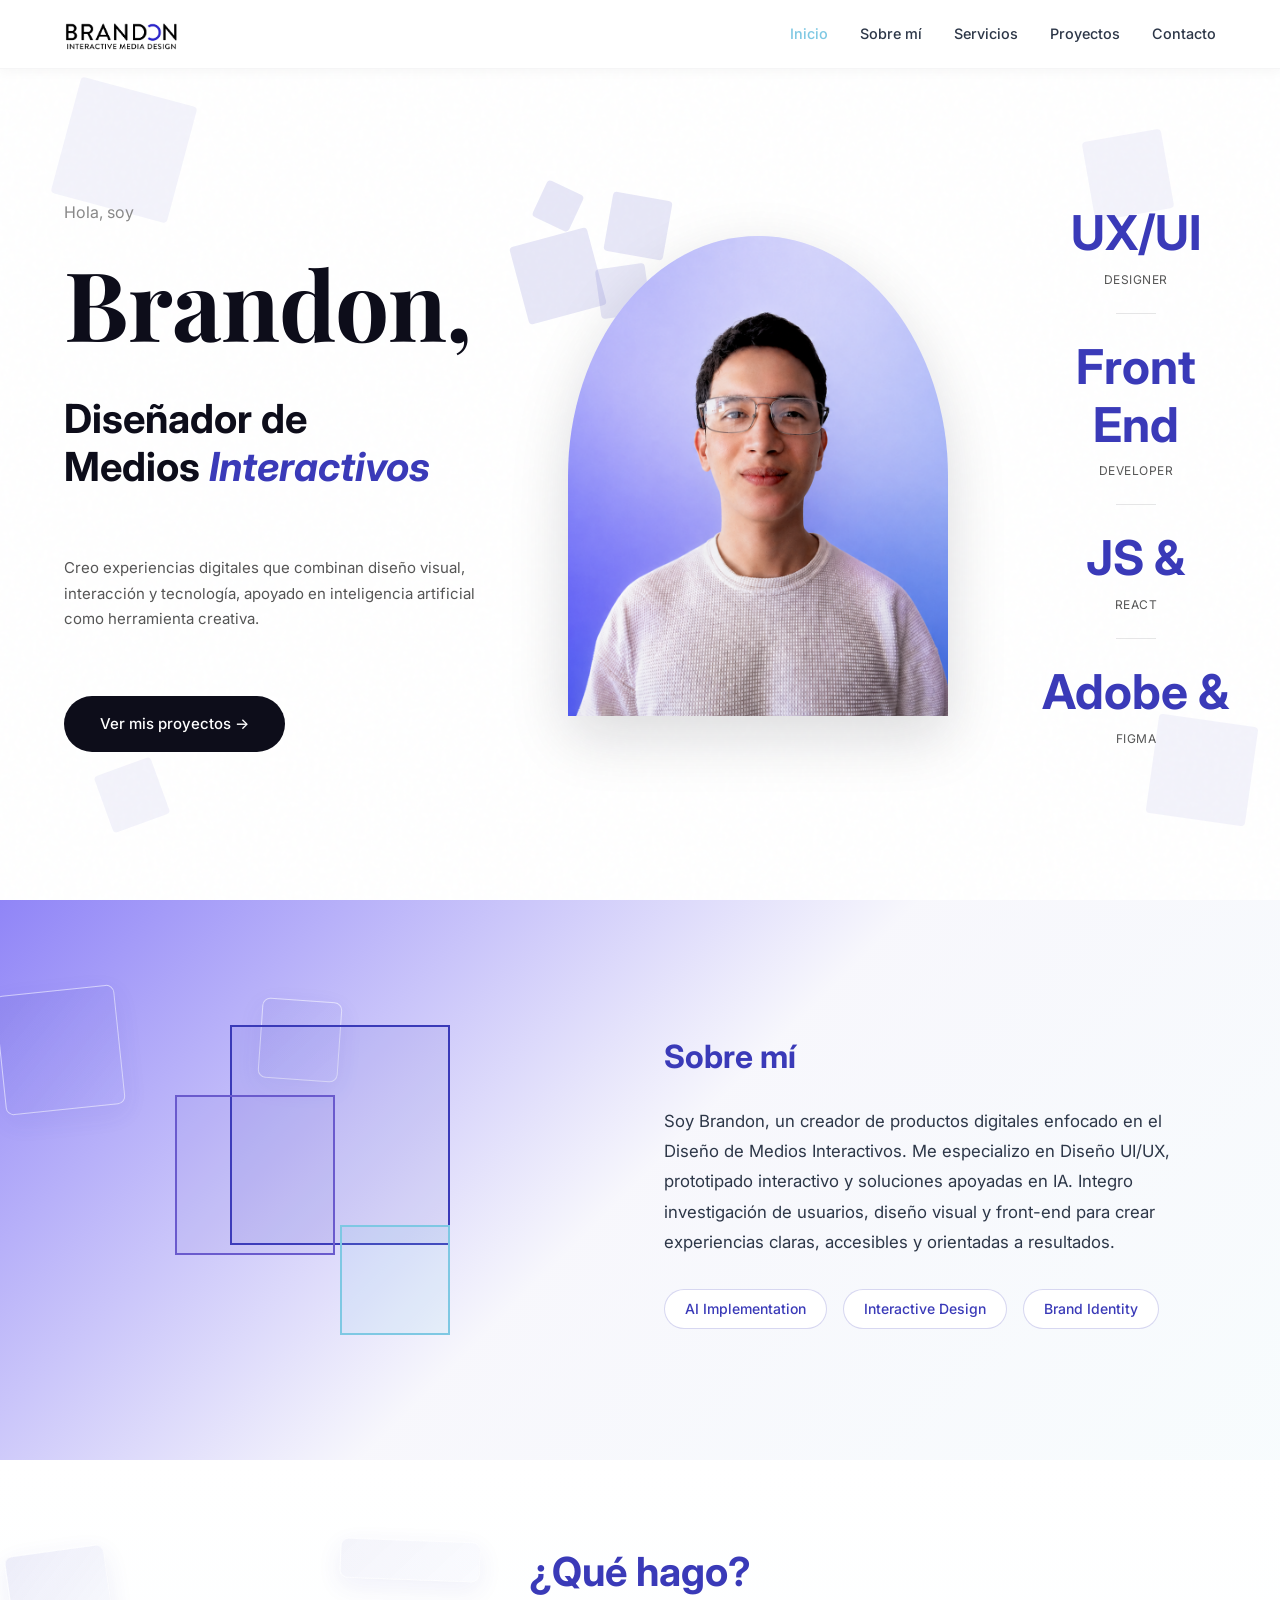
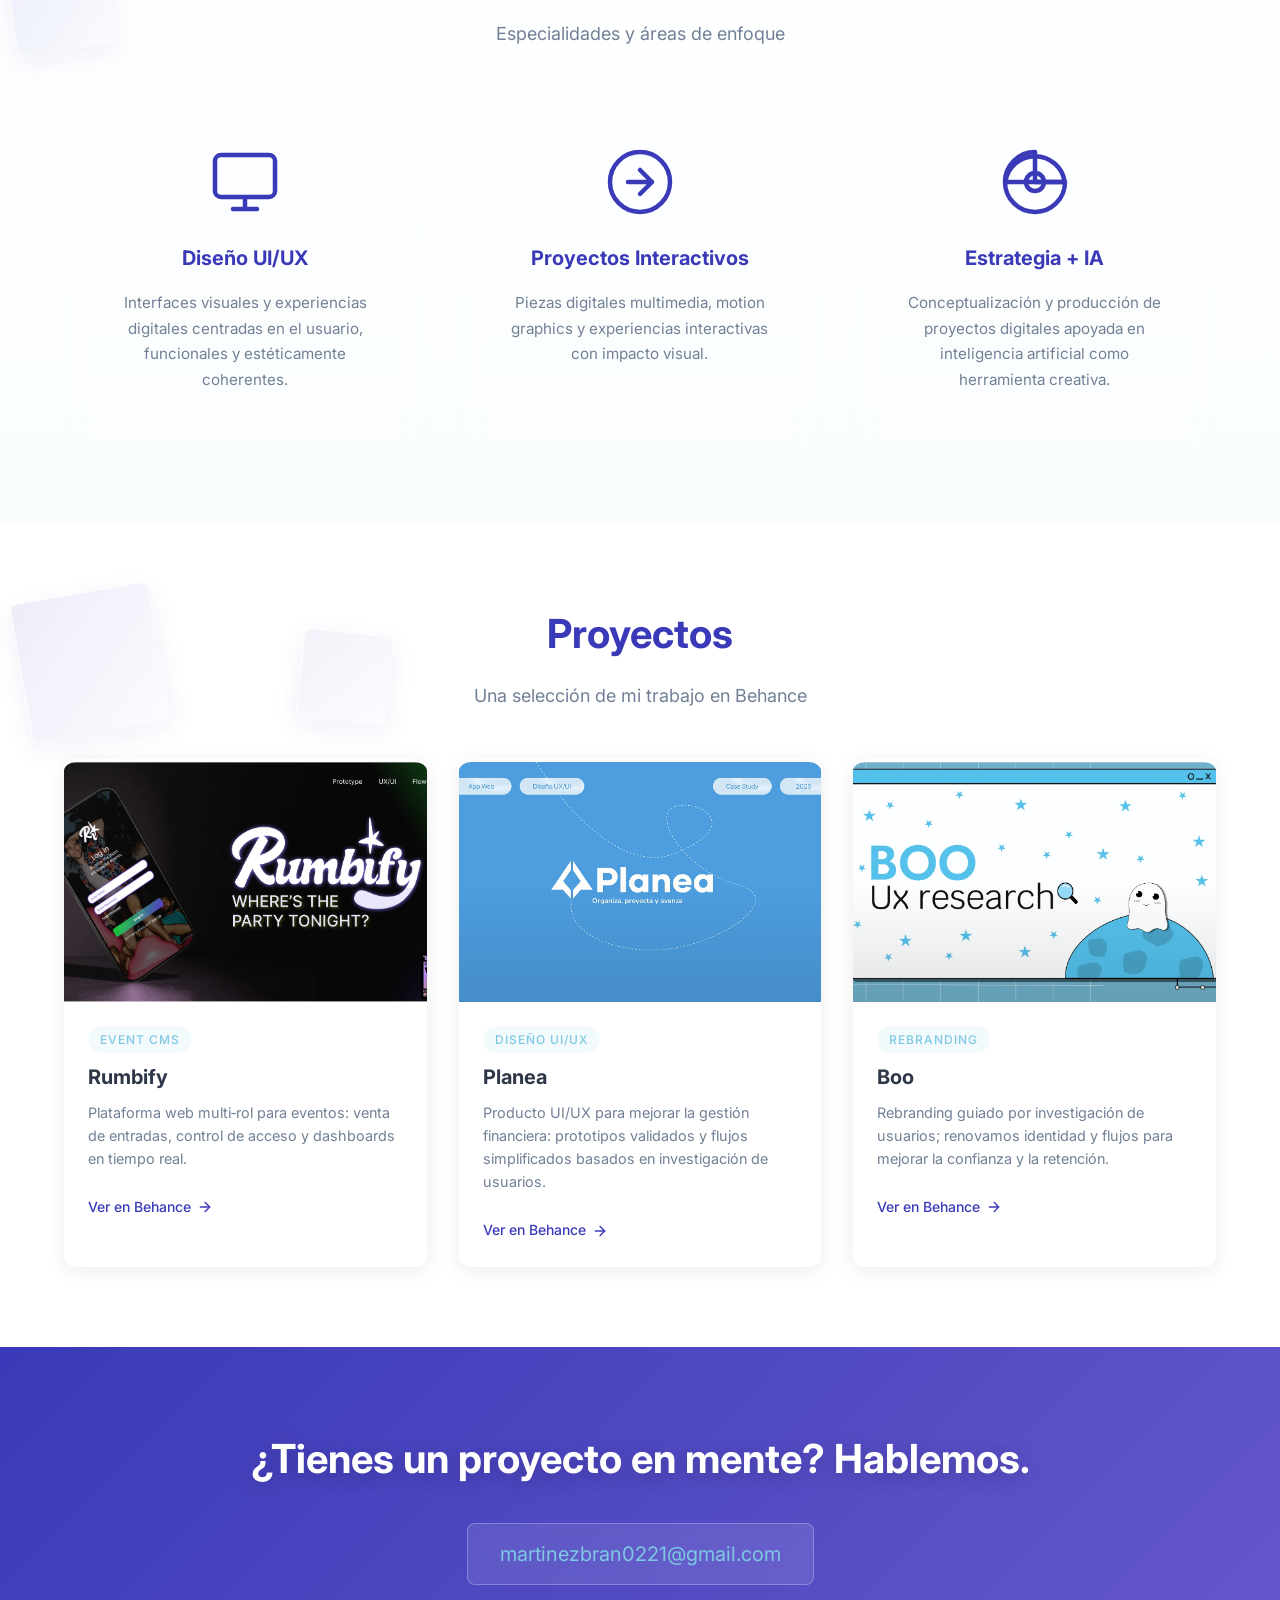
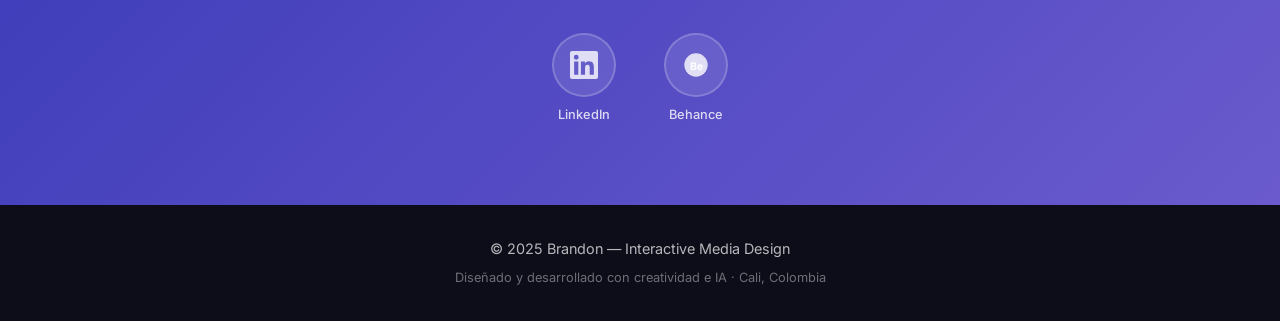
==== index.html @ 14af50cf "Rename brandon-landing.html to index.html" ====
<!DOCTYPE html>
<html lang="es">
<head>
    <meta charset="UTF-8">
    <meta name="viewport" content="width=device-width, initial-scale=1.0">
    <title>Brandon — Interactive Media Design</title>
    <meta name="description" content="Portafolio de Brandon, diseñador de medios interactivos enfocado en experiencias digitales, creatividad visual e innovación apoyada por inteligencia artificial.">
    
    <!-- Google Fonts -->
    <link rel="preconnect" href="https://fonts.googleapis.com">
    <link rel="preconnect" href="https://fonts.gstatic.com" crossorigin>
    <link href="https://fonts.googleapis.com/css2?family=Inter:wght@400;500;700&family=Playfair+Display:wght@700&display=swap" rel="stylesheet">
    
    <!-- Hoja de estilos personalizada -->
    <link rel="stylesheet" href="styles.css">
</head>
<body>

    <!-- ========================================
         NAVBAR
    ======================================== -->
    <nav class="navbar" role="navigation" aria-label="Navegación principal">
        <div class="container">
            <a href="#inicio" class="navbar-logo"><img src="assets/logo.png" alt="Brandon logo" class="navbar-logo-img"></a>
            
            <ul class="navbar-menu" id="navbarMenu">
                <li><a href="#inicio" class="navbar-link">Inicio</a></li>
                <li><a href="#sobre-mi" class="navbar-link">Sobre mí</a></li>
                <li><a href="#servicios" class="navbar-link">Servicios</a></li>
                <li><a href="#proyectos" class="navbar-link">Proyectos</a></li>
                <li><a href="#contacto" class="navbar-link">Contacto</a></li>
            </ul>

            <button class="hamburger" id="hamburger" aria-label="Abrir menú de navegación">
                <span></span>
                <span></span>
                <span></span>
            </button>
        </div>
    </nav>

    <!-- ========================================
         HERO — Layout Editorial Asimétrico
    ======================================== -->
    <section class="hero" id="inicio">
        <!-- Elementos geométricos decorativos de fondo -->
        <div class="hero-bg-shapes" aria-hidden="true">
            <div class="bg-shape" style="--x: 5%; --y: 10%; --size: 120px; --rot: 15deg;"></div>
            <div class="bg-shape" style="--x: 85%; --y: 15%; --size: 80px; --rot: -10deg;"></div>
            <div class="bg-shape" style="--x: 90%; --y: 80%; --size: 100px; --rot: 8deg;"></div>
            <div class="bg-shape" style="--x: 8%; --y: 85%; --size: 60px; --rot: -20deg;"></div>
        </div>

        <div class="hero-grid">
            <!-- COLUMNA IZQUIERDA (40%) -->
            <div class="hero-left">
                <p class="hero-greeting">Hola, soy</p>
                <h1 class="hero-name">Brandon,</h1>
                <h2 class="hero-title">
                    <span class="title-line">Diseñador de</span>
                    <span class="title-line">Medios <em>Interactivos</em></span>
                </h2>
                <p class="hero-pitch">
                    Creo experiencias digitales que combinan diseño visual, interacción y tecnología, apoyado en inteligencia artificial como herramienta creativa.
                </p>
                <a href="#proyectos" class="btn btn-primary hero-cta-btn">
                    Ver mis proyectos →
                </a>
            </div>

            <!-- COLUMNA CENTRAL (35%) -->
            <div class="hero-center">
                <div class="hero-photo-wrapper">
                    <div class="photo-geometric-bg" aria-hidden="true">
                        <div class="geo-square" style="--x: -30px; --y: 20px; --size: 80px; --rot: -15deg;"></div>
                        <div class="geo-square" style="--x: 60px; --y: -20px; --size: 60px; --rot: 10deg;"></div>
                        <div class="geo-square" style="--x: -10px; --y: -30px; --size: 40px; --rot: 25deg;"></div>
                        <div class="geo-square" style="--x: 50px; --y: 50px; --size: 50px; --rot: -8deg;"></div>
                    </div>
                    <div class="hero-photo">
                        <img src="assets/perfil.png" alt="Foto de perfil de Brandon">
                    </div>
                </div>
            </div>

            <!-- COLUMNA DERECHA (25%) -->
            <div class="hero-right">
                <div class="stats-container">
                    <div class="stat-item">
                        <span class="stat-number">UX/UI</span>
                        <span class="stat-label">Designer</span>
                    </div>
                    <div class="stat-divider"></div>
                    <div class="stat-item">
                        <span class="stat-number">Front End</span>
                        <span class="stat-label">Developer</span>
                    </div>
                    <div class="stat-divider"></div>
                    <div class="stat-item">
                        <span class="stat-number">JS &</span>
                        <span class="stat-label">React</span>
                    </div>
                    <div class="stat-divider"></div>
                    <div class="stat-item">
                        <span class="stat-number">Adobe &</span>
                        <span class="stat-label">Figma</span>
                    </div>
                </div>
            </div>
        </div>
    </section>

    <!-- ========================================
         SOBRE MÍ
    ======================================== -->
    <section class="section about" id="sobre-mi">
        <div class="container">
            <div class="section-shapes" aria-hidden="true">
                <div class="shape" style="--w:120px; --h:120px; --x:-40px; --y:10px; --rot:-6deg; --a:0.12;"></div>
                <div class="shape" style="--w:80px; --h:80px; --x:220px; --y:20px; --rot:4deg; --a:0.07;"></div>
            </div>
            <div class="about-content">
                <div class="about-image fade-in">
                    <!-- Ilustración geométrica en CSS -->
                    <div class="geometric-art">
                        <div class="square"></div>
                        <div class="square"></div>
                        <div class="square"></div>
                    </div>
                </div>
                <div class="about-text fade-in">
                    <h2>Sobre mí</h2>
                    <p>
                        Soy Brandon, un creador de productos digitales enfocado en el Diseño de Medios Interactivos. Me especializo en Diseño UI/UX, prototipado interactivo y soluciones apoyadas en IA. Integro investigación de usuarios, diseño visual y front-end para crear experiencias claras, accesibles y orientadas a resultados.
                    </p>
                    <div class="about-tags">
                        <span class="tag">AI Implementation</span>
                        <span class="tag">Interactive Design</span>
                        <span class="tag">Brand Identity</span>
                    </div>
                </div>
            </div>
        </div>
    </section>

    <!-- ========================================
         SERVICIOS
    ======================================== -->
    <section class="section services" id="servicios">
        <div class="container">
            <div class="section-shapes" aria-hidden="true">
                <div class="shape" style="--w:100px; --h:100px; --x:-30px; --y:10px; --rot:-8deg; --a:0.10;"></div>
                <div class="shape" style="--w:140px; --h:40px; --x:300px; --y:0px; --rot:2deg; --a:0.06;"></div>
            </div>
            <h2 class="section-title fade-in">¿Qué hago?</h2>
            <p class="section-subtitle fade-in">Especialidades y áreas de enfoque</p>
            
            <div class="services-grid">
                <!-- Tarjeta 1: UI/UX -->
                <div class="service-card fade-in">
                    <div class="service-icon">
                        <svg xmlns="http://www.w3.org/2000/svg" viewBox="0 0 24 24" fill="none" stroke="currentColor" stroke-width="1.5" stroke-linecap="round" stroke-linejoin="round">
                            <rect x="2" y="3" width="20" height="14" rx="2" ry="2"/>
                            <line x1="8" y1="21" x2="16" y2="21"/>
                            <line x1="12" y1="17" x2="12" y2="21"/>
                        </svg>
                    </div>
                    <h3>Diseño UI/UX</h3>
                    <p>Interfaces visuales y experiencias digitales centradas en el usuario, funcionales y estéticamente coherentes.</p>
                </div>

                <!-- Tarjeta 2: Proyectos Interactivos -->
                <div class="service-card fade-in">
                    <div class="service-icon">
                        <svg xmlns="http://www.w3.org/2000/svg" viewBox="0 0 24 24" fill="none" stroke="currentColor" stroke-width="1.5" stroke-linecap="round" stroke-linejoin="round">
                            <circle cx="12" cy="12" r="10"/>
                            <path d="M12 8l4 4-4 4M8 12h8"/>
                        </svg>
                    </div>
                    <h3>Proyectos Interactivos</h3>
                    <p>Piezas digitales multimedia, motion graphics y experiencias interactivas con impacto visual.</p>
                </div>

                <!-- Tarjeta 3: Estrategia + IA -->
                <div class="service-card fade-in">
                    <div class="service-icon">
                        <svg xmlns="http://www.w3.org/2000/svg" viewBox="0 0 24 24" fill="none" stroke="currentColor" stroke-width="1.5" stroke-linecap="round" stroke-linejoin="round">
                            <path d="M12 2a10 10 0 1 0 10 10H12V2z"/>
                            <path d="M12 12 2.1 12a10 10 0 0 1 19.8 0H12z"/>
                            <circle cx="12" cy="12" r="3"/>
                        </svg>
                    </div>
                    <h3>Estrategia + IA</h3>
                    <p>Conceptualización y producción de proyectos digitales apoyada en inteligencia artificial como herramienta creativa.</p>
                </div>
            </div>
        </div>
    </section>

    <!-- ========================================
         PROYECTOS
    ======================================== -->
    <section class="section projects" id="proyectos">
        <div class="container">
            <div class="section-shapes" aria-hidden="true">
                <div class="shape" style="--w:140px; --h:140px; --x:-20px; --y:-10px; --rot:-10deg; --a:0.10;"></div>
                <div class="shape" style="--w:90px; --h:90px; --x:260px; --y:30px; --rot:6deg; --a:0.07;"></div>
            </div>
            <h2 class="section-title fade-in">Proyectos</h2>
            <p class="section-subtitle fade-in">Una selección de mi trabajo en Behance</p>

            <div class="projects-grid">
                <!-- Proyecto 1 -->
                <article class="project-card fade-in" data-url="https://www.behance.net/gallery/234156879/Rumbify">
                    <div class="project-image">
                        <img src="assets/rumbify.png" alt="Vista previa del Proyecto 01">
                    </div>
                    <div class="project-content">
                        <span class="project-category">Event CMS</span>
                        <h3 class="project-title">Rumbify</h3>
                        <p class="project-description">
                            Plataforma web multi‑rol para eventos: venta de entradas, control de acceso y dashboards en tiempo real.
                        </p>
                        <a href="https://www.behance.net/gallery/234156879/Rumbify" class="project-link" target="_blank" rel="noopener noreferrer">
                            Ver en Behance
                            <svg xmlns="http://www.w3.org/2000/svg" viewBox="0 0 24 24" fill="none" stroke="currentColor" stroke-width="2" stroke-linecap="round" stroke-linejoin="round">
                                <line x1="5" y1="12" x2="19" y2="12"/>
                                <polyline points="12 5 19 12 12 19"/>
                            </svg>
                        </a>
                    </div>
                </article>

                <!-- Proyecto 2 -->
                <article class="project-card fade-in" data-url="https://www.behance.net/gallery/239046591/Planea-Organiza-proyecta-y-avanza">
                    <div class="project-image">
                        <img src="assets/planea.png" alt="Vista previa del Proyecto 02">
                    </div>
                    <div class="project-content">
                        <span class="project-category">Diseño UI/UX</span>
                        <h3 class="project-title">Planea</h3>
                        <p class="project-description">
                            Producto UI/UX para mejorar la gestión financiera: prototipos validados y flujos simplificados basados en investigación de usuarios.
                        </p>
                        <a href="https://www.behance.net/gallery/239046591/Planea-Organiza-proyecta-y-avanza" class="project-link" target="_blank" rel="noopener noreferrer">
                            Ver en Behance
                            <svg xmlns="http://www.w3.org/2000/svg" viewBox="0 0 24 24" fill="none" stroke="currentColor" stroke-width="2" stroke-linecap="round" stroke-linejoin="round">
                                <line x1="5" y1="12" x2="19" y2="12"/>
                                <polyline points="12 5 19 12 12 19"/>
                            </svg>
                        </a>
                    </div>
                </article>

                <!-- Proyecto 3 -->
                <article class="project-card fade-in" data-url="https://www.behance.net/gallery/207850875/Boo-Ux-Research">
                    <div class="project-image">
                        <img src="assets/boo.png" alt="Vista previa del Proyecto 03">
                    </div>
                    <div class="project-content">
                        <span class="project-category">Rebranding</span>
                        <h3 class="project-title">Boo</h3>
                        <p class="project-description">
                            Rebranding guiado por investigación de usuarios; renovamos identidad y flujos para mejorar la confianza y la retención.
                        </p>
                        <a href="https://www.behance.net/gallery/207850875/Boo-Ux-Research" class="project-link" target="_blank" rel="noopener noreferrer">
                            Ver en Behance
                            <svg xmlns="http://www.w3.org/2000/svg" viewBox="0 0 24 24" fill="none" stroke="currentColor" stroke-width="2" stroke-linecap="round" stroke-linejoin="round">
                                <line x1="5" y1="12" x2="19" y2="12"/>
                                <polyline points="12 5 19 12 12 19"/>
                            </svg>
                        </a>
                    </div>
                </article>
            </div>
        </div>
    </section>

    <!-- ========================================
         CONTACTO
    ======================================== -->
    <section class="section contact" id="contacto">
        <!-- Elementos geométricos decorativos -->
        <div class="hero-shapes">
            <div class="hero-shape square"></div>
            <div class="hero-shape square"></div>
            <div class="hero-shape square"></div>
            <div class="hero-shape square"></div>
            <div class="hero-shape square"></div>
            <div class="hero-shape square"></div>
            <div class="hero-shape square"></div>
            <div class="hero-shape square"></div>
        </div>

        <div class="container contact-content">
            <h2 class="contact-title fade-in">¿Tienes un proyecto en mente? Hablemos.</h2>
            <a href="mailto:martinezbran0221@gmail.com" class="contact-email fade-in">martinezbran0221@gmail.com</a>

            <div class="social-links fade-in">
                <a href="https://www.linkedin.com/in/brandonmartinez-ux-ui-design/" class="social-link" target="_blank" rel="noopener noreferrer" aria-label="LinkedIn">
                    <div class="social-icon">
                        <svg xmlns="http://www.w3.org/2000/svg" viewBox="0 0 24 24" aria-hidden="true">
                            <path d="M20.447 20.452h-3.554v-5.569c0-1.328-.027-3.037-1.852-3.037-1.853 0-2.136 1.445-2.136 2.939v5.667H9.351V9h3.414v1.561h.046c.477-.9 1.637-1.85 3.37-1.85 3.601 0 4.267 2.37 4.267 5.455v6.286zM5.337 7.433a2.062 2.062 0 0 1-2.063-2.065 2.064 2.064 0 1 1 2.063 2.065zm1.782 13.019H3.555V9h3.564v11.452zM22.225 0H1.771C.792 0 0 .774 0 1.729v20.542C0 23.227.792 24 1.771 24h20.451C23.2 24 24 23.227 24 22.271V1.729C24 .774 23.2 0 22.222 0h.003z" fill="currentColor"/>
                        </svg>
                    </div>
                    <span>LinkedIn</span>
                </a>

                <a href="https://www.behance.net/brandonthebea" class="social-link" target="_blank" rel="noopener noreferrer" aria-label="Behance">
                    <div class="social-icon">
                        <svg xmlns="http://www.w3.org/2000/svg" viewBox="0 0 24 24" role="img" aria-labelledby="behanceTitle">
                            <title id="behanceTitle">Behance</title>
                            <circle cx="12" cy="12" r="10" fill="currentColor" />
                            <text x="12" y="16" text-anchor="middle" font-family="Inter, sans-serif" font-weight="700" font-size="9" fill="#ffffff">Be</text>
                        </svg>
                    </div>
                    <span>Behance</span>
                </a>
            </div>
        </div>
    </section>

    <!-- ========================================
         FOOTER
    ======================================== -->
    <footer class="footer">
        <div class="container">
            <p class="footer-line-1">© 2025 Brandon — Interactive Media Design</p>
            <p class="footer-line-2">Diseñado y desarrollado con creatividad e IA · Cali, Colombia</p>
        </div>
    </footer>

    <!-- Script personalizado -->
    <script src="script.js"></script>
</body>
</html>
---- styles.css ----
/* ========================================
   VARIABLES CSS — Personalización centralizada
======================================== */
:root {
    /* Paleta de colores principal */
    --color-primary: #3A3AB8;
    --color-secondary: #7EC8E3;
    --color-accent: #6A5ACD;
    --color-white: #FFFFFF;
    --color-bg-light: #9085f7;
    --color-dark: #0D0D1A;
    --color-text: #2D3748;
    --color-text-light: #718096;
    --color-text-gray: #555555;
    --color-greeting: #888888;
    --color-cream: #EEF0FB;
    --color-bg-cream: #FAFAFA;

    /* Tipografía */
    --font-family: 'Inter', -apple-system, BlinkMacSystemFont, 'Segoe UI', sans-serif;
    --font-display: 'Playfair Display', Georgia, serif;
    --font-weight-regular: 400;
    --font-weight-medium: 500;
    --font-weight-bold: 700;

    /* Espaciado */
    --spacing-xs: 0.5rem;
    --spacing-sm: 1rem;
    --spacing-md: 1.5rem;
    --spacing-lg: 2rem;
    --spacing-xl: 3rem;
    --spacing-2xl: 5rem;

    /* Transiciones — acortadas para interacción más ágil */
    --transition-fast: 0.12s ease;
    --transition-normal: 0.18s ease;
    --transition-slow: 0.35s ease;

    /* Border radius */
    --radius-sm: 4px;
    --radius-md: 8px;
    --radius-lg: 12px;
    --radius-full: 50%;

    /* Glassmorphism */
    --glass-bg: rgba(255, 255, 255, 0.1);
    --glass-border: rgba(255, 255, 255, 0.2);
    --glass-blur: 10px;
}

/* ========================================
   RESET Y BASE
======================================== */
*, *::before, *::after {
    margin: 0;
    padding: 0;
    box-sizing: border-box;
}

html {
    scroll-behavior: smooth;
    font-size: 16px;
}

body {
    font-family: var(--font-family);
    font-weight: var(--font-weight-regular);
    color: var(--color-text);
    line-height: 1.6;
    overflow-x: hidden;
    background-color: var(--color-white);
}

a {
    text-decoration: none;
    color: inherit;
    transition: color var(--transition-fast);
}

ul {
    list-style: none;
}

img {
    max-width: 100%;
    height: auto;
    display: block;
}

button {
    font-family: inherit;
    cursor: pointer;
    border: none;
    background: none;
}

/* ========================================
   UTILIDADES
======================================== */
.container {
    width: 100%;
    max-width: 1200px;
    margin: 0 auto;
    padding: 0 var(--spacing-md);
}

.section {
    padding: var(--spacing-2xl) 0;
    position: relative;
}

.section > .container {
    position: relative;
    z-index: 1;
}

.section-title {
    font-size: 2.5rem;
    font-weight: var(--font-weight-bold);
    text-align: center;
    margin-bottom: var(--spacing-sm);
    color: var(--color-primary);
}

.section-subtitle {
    font-size: 1.125rem;
    color: var(--color-text-light);
    text-align: center;
    margin-bottom: var(--spacing-xl);
}

/* Animaciones de entrada al hacer scroll */
.fade-in {
    opacity: 0;
    transform: translateY(15px);
    transition: opacity var(--transition-normal), transform var(--transition-normal);
}

.fade-in.visible {
    opacity: 1;
    transform: translateY(0);
}

/* ========================================
   NAVBAR
======================================== */
.navbar {
    position: fixed;
    top: 0;
    left: 0;
    right: 0;
    z-index: 1000;
    padding: var(--spacing-sm) 0;
    transition: background var(--transition-normal), backdrop-filter var(--transition-normal), box-shadow var(--transition-normal);
    /* Header: blanco */
    background: var(--color-white);
    border-bottom: 1px solid rgba(15, 23, 36, 0.04);
    box-shadow: 0 2px 12px rgba(0,0,0,0.04);
}

.navbar.scrolled {
    background: var(--color-white);
    box-shadow: 0 6px 24px rgba(0,0,0,0.06);
}

.navbar .container {
    display: flex;
    justify-content: space-between;
    align-items: center;
}

.navbar-logo {
    font-size: 1.5rem;
    font-weight: var(--font-weight-bold);
    color: var(--color-text);
    letter-spacing: 2px;
    transition: color var(--transition-normal);
    position: relative;
    z-index: 1002;
}

.navbar.scrolled .navbar-logo {
    color: var(--color-text);
}

.navbar-logo span {
    color: var(--color-secondary);
}

.navbar-menu {
    display: flex;
    align-items: center;
    gap: var(--spacing-lg);
}

.navbar-link {
    font-size: 0.9rem;
    font-weight: var(--font-weight-medium);
    color: var(--color-text);
    position: relative;
    padding: var(--spacing-xs) 0;
    transition: color var(--transition-fast);
}

.navbar.scrolled .navbar-link {
    color: var(--color-text);
}

.navbar-link::after {
    content: '';
    position: absolute;
    bottom: 0;
    left: 0;
    width: 0;
    height: 2px;
    background: var(--color-secondary);
    transition: width var(--transition-normal);
}

.navbar-link:hover::after {
    width: 100%;
}

.navbar-link:hover {
    color: var(--color-primary);
}

.navbar.scrolled .navbar-link:hover {
    color: var(--color-secondary);
}

/* Menú hamburguesa */
.hamburger {
    display: none;
    flex-direction: column;
    justify-content: center;
    align-items: center;
    width: 32px;
    height: 32px;
    gap: 5px;
    z-index: 1001;
}

.hamburger span {
    display: block;
    width: 24px;
    height: 2px;
    background: var(--color-text);
    transition: all var(--transition-normal);
    border-radius: 2px;
}

.navbar.scrolled .hamburger span {
    background: var(--color-text);
}

.navbar .container {
    position: relative;
}

/* Navbar decorative shapes (subtle squares inspired by banner) */
.navbar-shapes {
    position: absolute;
    inset: 0;
    pointer-events: none;
    z-index: 1001;
    overflow: visible;
}

.navbar-shapes .nav-shape {
    position: absolute;
    left: var(--x, 0px);
    top: var(--y, 0px);
    width: var(--w, 60px);
    height: var(--h, 36px);
    background: linear-gradient(135deg, rgba(58,58,184,var(--a,0.12)), rgba(124,143,254,0.05));
    border-radius: var(--r, 6px);
    box-shadow: 0 8px 24px rgba(58,58,184,0.10);
    border: 1px solid rgba(255,255,255,0.6);
    transform: rotate(var(--rot, 6deg));
    opacity: var(--opacity, 0.95);
    mix-blend-mode: multiply;
    transition: transform 0.4s ease, opacity 0.4s ease;
}

.navbar-shapes .nav-shape:nth-child(1){ transform-origin: left top; }
.navbar-shapes .nav-shape:nth-child(2){ transform-origin: left top; }
.navbar-shapes .nav-shape:nth-child(3){ transform-origin: left top; }

@media (max-width: 768px) {
    .navbar-shapes { display: none; }
}

/* Reusable section shapes to distribute the banner-style boxes across the page */
.section .section-shapes {
    position: absolute;
    inset: 0;
    pointer-events: none;
    z-index: 0;
    overflow: visible;
}

.section .section-shapes .shape {
    position: absolute;
    left: var(--x, 0px);
    top: var(--y, 0px);
    width: var(--w, 80px);
    height: var(--h, 80px);
    background: linear-gradient(135deg, rgba(58,58,184,var(--a,0.10)), rgba(124,143,254,0.04));
    border-radius: var(--r, 8px);
    box-shadow: 0 8px 24px rgba(58,58,184,0.08);
    border: 1px solid rgba(255,255,255,0.6);
    transform: rotate(var(--rot, 6deg));
    opacity: var(--opacity, 0.9);
    mix-blend-mode: multiply;
    transition: transform var(--transition-normal), opacity var(--transition-normal);
}

@media (max-width: 768px) {
    .section .section-shapes { display: none; }
}

.hamburger.active span:nth-child(1) {
    transform: rotate(45deg) translate(5px, 5px);
}

.hamburger.active span:nth-child(2) {
    opacity: 0;
}

.hamburger.active span:nth-child(3) {
    transform: rotate(-45deg) translate(6px, -6px);
}

/* ========================================
   HERO — Layout Editorial Asimétrico
======================================== */
.hero {
    min-height: 100vh;
    background-color: var(--color-white);
    position: relative;
    overflow: hidden;
    padding: 100px var(--spacing-lg) var(--spacing-xl);
    display: flex;
    align-items: center;
}

/* Elementos geométricos decorativos de fondo (sutiles) */
.hero-bg-shapes {
    position: absolute;
    top: 0;
    left: 0;
    width: 100%;
    height: 100%;
    pointer-events: none;
    z-index: 0;
}

.bg-shape {
    position: absolute;
    left: var(--x);
    top: var(--y);
    width: var(--size);
    height: var(--size);
    background: var(--color-primary);
    opacity: 0.06;
    transform: rotate(var(--rot));
    border-radius: 4px;
}

/* Grid principal del hero */
.hero-grid {
    display: grid;
    grid-template-columns: 40% 35% 25%;
    gap: var(--spacing-lg);
    align-items: center;
    position: relative;
    z-index: 1;
    max-width: 1400px;
    margin: 0 auto;
    padding: 0 var(--spacing-lg);
}

/* ========================================
   COLUMNA IZQUIERDA
======================================== */
.hero-left {
    display: flex;
    flex-direction: column;
    gap: var(--spacing-md);
}

.hero-greeting {
    font-size: 16px;
    font-weight: var(--font-weight-regular);
    color: var(--color-greeting);
    margin: 0;
}

.hero-name {
    font-family: var(--font-display);
    font-size: clamp(56px, 8vw, 96px);
    font-weight: var(--font-weight-bold);
    color: var(--color-dark);
    line-height: 1.1;
    margin: 0;
    letter-spacing: -1px;
}

.hero-title {
    font-size: clamp(28px, 4vw, 40px);
    font-weight: var(--font-weight-bold);
    color: var(--color-dark);
    line-height: 1.2;
    margin: var(--spacing-sm) 0;
}

.title-line {
    display: block;
}

.hero-title em {
    font-style: italic;
    color: var(--color-primary);
}

.hero-pitch {
    font-size: 15px;
    font-weight: var(--font-weight-regular);
    color: var(--color-text-gray);
    line-height: 1.7;
    max-width: 90%;
    margin: var(--spacing-md) 0;
}

.hero-cta-btn {
    display: inline-flex;
    align-items: center;
    justify-content: center;
    background: var(--color-dark);
    color: var(--color-white);
    padding: 16px 36px;
    font-size: 15px;
    font-weight: var(--font-weight-medium);
    border-radius: 999px;
    transition: all var(--transition-normal);
    width: fit-content;
    margin-top: var(--spacing-sm);
}

.hero-cta-btn:hover {
    transform: translateY(-3px);
    box-shadow: 0 8px 24px rgba(13, 13, 26, 0.3);
}

/* ========================================
   COLUMNA CENTRAL
======================================== */
.hero-center {
    display: flex;
    justify-content: center;
    align-items: center;
}

.hero-photo-wrapper {
    position: relative;
    width: 100%;
    max-width: 380px;
}

/* Formas geométricas decorativas detrás de la foto */
.photo-geometric-bg {
    position: absolute;
    top: -20px;
    left: -20px;
    right: -20px;
    bottom: -20px;
    z-index: 0;
}

.geo-square {
    position: absolute;
    left: var(--x);
    top: var(--y);
    width: var(--size);
    height: var(--size);
    background: var(--color-primary);
    opacity: 0.12;
    transform: rotate(var(--rot));
    border-radius: 4px;
}

.hero-photo {
    position: relative;
    z-index: 1;
    width: 100%;
    height: 480px;
    background: var(--color-cream);
    border-radius: 50% 50% 0 0;
    overflow: hidden;
    box-shadow: 0 20px 60px rgba(13, 13, 26, 0.15);
}

.hero-photo img {
    width: 100%;
    height: 100%;
    object-fit: cover;
    object-position: top center;
}

/* ========================================
   COLUMNA DERECHA
======================================== */
.hero-right {
    display: flex;
    justify-content: center;
}

.stats-container {
    display: flex;
    flex-direction: column;
    align-items: center;
    gap: 0;
    width: 100%;
    max-width: 200px;
}

.stat-item {
    display: flex;
    flex-direction: column;
    align-items: center;
    text-align: center;
    padding: var(--spacing-md) 0;
    width: 100%;
}

.stat-number {
    font-size: clamp(32px, 4vw, 48px);
    font-weight: var(--font-weight-bold);
    color: var(--color-primary);
    line-height: 1.2;
}

.stat-label {
    font-size: 12px;
    font-weight: var(--font-weight-regular);
    color: var(--color-text-gray);
    margin-top: var(--spacing-xs);
    text-transform: uppercase;
    letter-spacing: 0.5px;
}

.stat-divider {
    width: 40px;
    height: 1px;
    background: rgba(13, 13, 26, 0.1);
}

/* ========================================
   SOBRE MÍ
======================================== */
.about {
    background: linear-gradient(135deg, var(--color-bg-light) 0%, rgba(58, 58, 184, 0.04) 50%, rgba(126, 200, 227, 0.06) 100%);
}

.about-content {
    display: grid;
    grid-template-columns: 1fr 1fr;
    gap: var(--spacing-xl);
    align-items: center;
}

.about-image {
    position: relative;
    height: 400px;
    display: flex;
    align-items: center;
    justify-content: center;
}

/* Ilustración geométrica animada en CSS */
.geometric-art {
    width: 350px;
    height: 350px;
    position: relative;
}

.geometric-art .square {
    position: absolute;
    border: 2px solid var(--color-primary);
    transition: transform 0.3s ease;
}

.geometric-art .square:nth-child(1) {
    width: 220px;
    height: 220px;
    top: 20px;
    left: 65px;
    background: rgba(58, 58, 184, 0.08);
    animation: floatSquare1 6s ease-in-out infinite;
}

.geometric-art .square:nth-child(2) {
    width: 160px;
    height: 160px;
    top: 90px;
    left: 10px;
    border-color: var(--color-accent);
    background: rgba(106, 90, 205, 0.08);
    animation: floatSquare2 7s ease-in-out infinite;
}

.geometric-art .square:nth-child(3) {
    width: 110px;
    height: 110px;
    bottom: 20px;
    right: 65px;
    border-color: var(--color-secondary);
    background: rgba(126, 200, 227, 0.12);
    animation: floatSquare3 5s ease-in-out infinite;
}

@keyframes floatSquare1 {
    0%, 100% { transform: translateY(0) rotate(0deg); }
    50% { transform: translateY(-15px) rotate(5deg); }
}

@keyframes floatSquare2 {
    0%, 100% { transform: translateY(0) rotate(45deg); }
    50% { transform: translateY(-20px) rotate(50deg); }
}

@keyframes floatSquare3 {
    0%, 100% { transform: translateY(0) rotate(0deg); }
    50% { transform: translateY(-10px) rotate(-5deg); }
}

.about-text h2 {
    font-size: 2rem;
    color: var(--color-primary);
    margin-bottom: var(--spacing-md);
}

.about-text p {
    font-size: 1.05rem;
    color: var(--color-text);
    line-height: 1.8;
    margin-bottom: var(--spacing-lg);
}

.about-tags {
    display: flex;
    flex-wrap: wrap;
    gap: var(--spacing-sm);
}

.tag {
    display: inline-block;
    padding: 8px 20px;
    background: var(--color-white);
    color: var(--color-primary);
    font-size: 0.875rem;
    font-weight: var(--font-weight-medium);
    border-radius: 50px;
    border: 1px solid rgba(58, 58, 184, 0.2);
    transition: all var(--transition-fast);
    cursor: default;
}

.tag:hover {
    background: var(--color-primary);
    color: var(--color-white);
    transform: translateY(-2px);
    box-shadow: 0 4px 12px rgba(58, 58, 184, 0.3);
}

/* ========================================
   SERVICIOS
======================================== */
.services {
    background: linear-gradient(180deg, #FFFFFF 0%, rgba(126, 200, 227, 0.04) 100%);
}

.services-grid {
    display: grid;
    grid-template-columns: repeat(3, 1fr);
    gap: var(--spacing-lg);
}

.service-card {
    background: var(--glass-bg);
    backdrop-filter: blur(var(--glass-blur));
    -webkit-backdrop-filter: blur(var(--glass-blur));
    border: 1px solid var(--glass-border);
    border-radius: var(--radius-lg);
    padding: var(--spacing-xl);
    text-align: center;
    transition: background var(--transition-normal), border-color var(--transition-normal);
    position: relative;
    overflow: hidden;
}

.service-card::before {
    content: '';
    position: absolute;
    top: 0;
    left: 0;
    width: 100%;
    height: 100%;
    display: none;
}

.service-card:hover {
    transform: none;
    box-shadow: none;
    border-color: var(--glass-border);
}

.service-icon {
    width: 72px;
    height: 72px;
    margin: 0 auto var(--spacing-md);
    color: var(--color-primary);
    transition: none;
}

.service-card:hover .service-icon {
    transform: none;
}

.service-card h3 {
    font-size: 1.25rem;
    color: var(--color-primary);
    margin-bottom: var(--spacing-sm);
    position: relative;
    z-index: 1;
}

.service-card p {
    font-size: 0.95rem;
    color: var(--color-text-light);
    line-height: 1.7;
    position: relative;
    z-index: 1;
}

/* ========================================
   PROYECTOS
======================================== */
.projects {
    background: var(--color-white);
}

.projects-grid {
    display: grid;
    grid-template-columns: repeat(3, 1fr);
    gap: var(--spacing-lg);
}

.project-card {
    background: var(--color-white);
    border-radius: var(--radius-lg);
    overflow: hidden;
    box-shadow: 0 4px 20px rgba(0, 0, 0, 0.08);
    transition: all var(--transition-normal);
    border-top: 3px solid transparent;
    position: relative;
    cursor: pointer;
}

.project-card::after {
    content: '';
    position: absolute;
    top: 0;
    left: 0;
    width: 100%;
    height: 3px;
    background: linear-gradient(90deg, var(--color-primary), var(--color-secondary), var(--color-accent));
    transform: scaleX(0);
    transform-origin: left;
    transition: transform var(--transition-normal);
}

.project-card:hover::after {
    transform: scaleX(1);
}

.project-card:hover {
    transform: translateY(-12px);
    box-shadow: 0 16px 48px rgba(0, 0, 0, 0.15);
}

.project-image {
    width: 100%;
    height: 240px;
    overflow: hidden;
    position: relative;
}

.project-image::before {
    content: '';
    position: absolute;
    top: 0;
    left: 0;
    width: 100%;
    height: 100%;
    background: linear-gradient(to bottom, transparent 50%, rgba(0, 0, 0, 0.1));
    z-index: 1;
}

.project-image img {
    width: 100%;
    height: 100%;
    object-fit: cover;
    transition: transform var(--transition-slow);
}

.project-card:hover .project-image img {
    transform: scale(1.1);
}

.project-content {
    padding: var(--spacing-md);
}

.project-category {
    display: inline-block;
    font-size: 0.75rem;
    font-weight: var(--font-weight-medium);
    color: var(--color-secondary);
    text-transform: uppercase;
    letter-spacing: 1px;
    margin-bottom: var(--spacing-xs);
    background: rgba(126, 200, 227, 0.1);
    padding: 4px 12px;
    border-radius: 20px;
}

.project-title {
    font-size: 1.25rem;
    color: var(--color-text);
    margin-bottom: var(--spacing-xs);
}

.project-description {
    font-size: 0.9rem;
    color: var(--color-text-light);
    line-height: 1.6;
    margin-bottom: var(--spacing-md);
}

.project-link {
    display: inline-flex;
    align-items: center;
    gap: 6px;
    font-size: 0.875rem;
    font-weight: var(--font-weight-medium);
    color: var(--color-primary);
    transition: gap var(--transition-fast);
}

.project-link:hover {
    gap: 10px;
}

.project-link svg {
    width: 16px;
    height: 16px;
}

/* ========================================
   CONTACTO
======================================== */
.contact {
    background: linear-gradient(135deg, var(--color-primary) 0%, var(--color-accent) 100%);
    position: relative;
    overflow: hidden;
    text-align: center;
}

.contact .hero-shapes {
    position: absolute;
    top: 0;
    left: 0;
    width: 100%;
    height: 100%;
    pointer-events: none;
}

.contact-content {
    position: relative;
    z-index: 1;
}

.contact-title {
    font-size: 2.5rem;
    font-weight: var(--font-weight-bold);
    color: var(--color-white);
    margin-bottom: var(--spacing-lg);
    text-shadow: 0 4px 20px rgba(0, 0, 0, 0.2);
}

.contact-email {
    display: inline-block;
    font-size: 1.25rem;
    color: var(--color-secondary);
    margin-bottom: var(--spacing-xl);
    padding: 14px 32px;
    background: rgba(255, 255, 255, 0.1);
    border-radius: var(--radius-md);
    border: 1px solid rgba(255, 255, 255, 0.25);
    transition: all var(--transition-normal);
    backdrop-filter: blur(10px);
    -webkit-backdrop-filter: blur(10px);
}

.contact-email:hover {
    background: rgba(255, 255, 255, 0.2);
    transform: translateY(-3px);
    box-shadow: 0 8px 30px rgba(0, 0, 0, 0.2);
    border-color: var(--color-secondary);
}

.social-links {
    display: flex;
    justify-content: center;
    gap: var(--spacing-xl);
    flex-wrap: wrap;
}

.social-link {
    display: flex;
    flex-direction: column;
    align-items: center;
    gap: var(--spacing-xs);
    color: rgba(255, 255, 255, 0.8);
    transition: all var(--transition-normal);
    text-decoration: none;
}

.social-link:hover {
    color: var(--color-secondary);
    transform: translateY(-5px) scale(1.05);
}

.social-icon {
    width: 64px;
    height: 64px;
    display: flex;
    align-items: center;
    justify-content: center;
    background: rgba(255, 255, 255, 0.1);
    border-radius: var(--radius-full);
    border: 2px solid rgba(255, 255, 255, 0.2);
    transition: all var(--transition-normal);
    backdrop-filter: blur(10px);
    -webkit-backdrop-filter: blur(10px);
}

.social-link:hover .social-icon {
    background: rgba(255, 255, 255, 0.2);
    border-color: var(--color-secondary);
    box-shadow: 0 8px 30px rgba(126, 200, 227, 0.3);
    transform: rotate(10deg);
}

.social-icon svg {
    width: 28px;
    height: 28px;
    fill: currentColor;
}

.social-link span {
    font-size: 0.8rem;
    font-weight: var(--font-weight-medium);
}

/* ========================================
   FOOTER
======================================== */
.footer {
    background: var(--color-dark);
    padding: var(--spacing-lg) var(--spacing-md);
    text-align: center;
}

.footer-line-1 {
    font-size: 0.9rem;
    color: rgba(255, 255, 255, 0.7);
    margin-bottom: var(--spacing-xs);
}

.footer-line-2 {
    font-size: 0.8rem;
    color: rgba(255, 255, 255, 0.4);
}

/* ========================================
   RESPONSIVE — Mobile First
======================================== */
@media (max-width: 1024px) {
    .services-grid {
        grid-template-columns: repeat(2, 1fr);
    }

    .projects-grid {
        grid-template-columns: repeat(2, 1fr);
    }

    .hero-grid {
        grid-template-columns: 45% 35% 20%;
        gap: var(--spacing-md);
    }

    .geometric-art {
        width: 280px;
        height: 280px;
    }
}

/* Tablet — 2 columnas */
@media (max-width: 768px) {
    /* Navbar mobile */
    .hamburger {
        display: flex;
    }

    .navbar-menu {
        position: fixed;
        top: 0;
        right: -100%;
        width: 80%;
        max-width: 320px;
        height: 100vh;
        background: linear-gradient(135deg, var(--color-primary) 0%, var(--color-accent) 100%);
        flex-direction: column;
        justify-content: center;
        padding: var(--spacing-xl);
        transition: right var(--transition-normal);
        box-shadow: -10px 0 40px rgba(0, 0, 0, 0.3);
        backdrop-filter: blur(20px);
        -webkit-backdrop-filter: blur(20px);
    }

    .navbar-menu.active {
        right: 0;
    }

    .navbar-link {
        font-size: 1.1rem;
        color: rgba(255, 255, 255, 0.9);
    }

    .navbar-link::after {
        background: var(--color-secondary);
    }

    /* Hero tablet — 2 columnas (texto | foto), stats debajo de la foto */
    .hero {
        padding: 80px var(--spacing-md) var(--spacing-xl);
    }

    .hero-grid {
        grid-template-columns: 1fr 1fr;
        grid-template-rows: auto auto;
        gap: var(--spacing-lg);
    }

    .hero-left {
        grid-column: 1;
        grid-row: 1;
    }

    .hero-center {
        grid-column: 2;
        grid-row: 1;
    }

    .hero-right {
        grid-column: 1 / -1;
        grid-row: 2;
        margin-top: var(--spacing-lg);
    }

    .stats-container {
        flex-direction: row;
        justify-content: center;
        gap: var(--spacing-lg);
        max-width: 100%;
    }

    .stat-item {
        padding: 0 var(--spacing-md);
    }

    .stat-divider {
        display: none;
    }

    .hero-name {
        font-size: clamp(40px, 6vw, 64px);
    }

    .hero-title {
        font-size: clamp(22px, 3.5vw, 32px);
    }

    .hero-pitch {
        font-size: 14px;
        max-width: 100%;
    }

    .hero-photo {
        height: 380px;
    }

    .hero-cta-btn {
        padding: 14px 28px;
        font-size: 14px;
    }

    /* About mobile */
    .about-content {
        grid-template-columns: 1fr;
    }

    .about-image {
        height: 280px;
        order: 1;
    }

    .about-text {
        order: 2;
    }

    .about-text h2 {
        font-size: 1.75rem;
    }

    .geometric-art {
        width: 250px;
        height: 250px;
    }

    /* Services mobile */
    .services-grid {
        grid-template-columns: 1fr;
        max-width: 400px;
        margin: 0 auto;
    }

    /* Projects mobile */
    .projects-grid {
        grid-template-columns: 1fr;
        max-width: 400px;
        margin: 0 auto;
    }

    /* Contact mobile */
    .contact-title {
        font-size: 1.75rem;
    }

    .contact-email {
        font-size: 1rem;
    }

    .social-links {
        gap: var(--spacing-lg);
    }

    /* Section titles */
    .section-title {
        font-size: 2rem;
    }
}

/* Mobile — 1 columna */
@media (max-width: 480px) {
    .hero {
        padding: 70px var(--spacing-sm) var(--spacing-lg);
    }

    .hero-grid {
        grid-template-columns: 1fr;
        gap: var(--spacing-md);
        padding: 0 var(--spacing-sm);
    }

    .hero-left {
        grid-column: 1;
        text-align: center;
        align-items: center;
    }

    .hero-center {
        grid-column: 1;
        order: 2;
    }

    .hero-right {
        grid-column: 1;
        order: 3;
        margin-top: var(--spacing-md);
    }

    .hero-greeting {
        font-size: 14px;
    }

    .hero-name {
        font-size: clamp(36px, 8vw, 48px);
    }

    .hero-title {
        font-size: clamp(20px, 5vw, 28px);
    }

    .hero-pitch {
        font-size: 14px;
        text-align: center;
    }

    .hero-cta-btn {
        width: 100%;
        max-width: 280px;
        justify-content: center;
    }

    .hero-photo {
        height: 320px;
    }

    .hero-photo-wrapper {
        max-width: 280px;
    }

    /* Stats en grid 2x2 */
    .stats-container {
        flex-direction: row;
        flex-wrap: wrap;
        justify-content: center;
        gap: var(--spacing-md);
    }

    .stat-item {
        width: 45%;
        padding: var(--spacing-sm);
    }

    .stat-number {
        font-size: 28px;
    }

    .stat-label {
        font-size: 11px;
    }

    .stat-divider {
        display: none;
    }

    .geometric-art {
        width: 220px;
        height: 220px;
    }

    .geometric-art .square:nth-child(1) {
        width: 150px;
        height: 150px;
        top: 15px;
        left: 35px;
    }

    .geometric-art .square:nth-child(2) {
        width: 110px;
        height: 110px;
        top: 65px;
        left: 5px;
    }

    .geometric-art .square:nth-child(3) {
        width: 75px;
        height: 75px;
        bottom: 15px;
        right: 35px;
    }

    .social-icon {
        width: 56px;
        height: 56px;
    }

    .social-icon svg {
        width: 24px;
        height: 24px;
    }
}

/* ========================================
   EFECTOS ADICIONALES DE INMERSIÓN
======================================== */

/* Efecto de ruido sutil para texturas */
.hero::before {
    content: '';
    position: absolute;
    top: 0;
    left: 0;
    width: 100%;
    height: 100%;
    opacity: 0.02;
    z-index: 0;
    background-image: url("data:image/svg+xml,%3Csvg viewBox='0 0 250 250' xmlns='http://www.w3.org/2000/svg'%3E%3Cfilter id='noiseFilter'%3E%3CfeTurbulence type='fractalNoise' baseFrequency='0.65' numOctaves='3' stitchTiles='stitch'/%3E%3C/filter%3E%3Crect width='100%25' height='100%25' filter='url(%23noiseFilter)'/%3E%3C/svg%3E");
    pointer-events: none;
}

/* Animación de pulso para elementos destacados */
@keyframes pulse {
    0%, 100% {
        opacity: 1;
        transform: scale(1);
    }
    50% {
        opacity: 0.8;
        transform: scale(1.05);
    }
}

/* Efecto de brillo en hover para tarjetas */
.service-card::after {
    content: '';
    position: absolute;
    top: -50%;
    left: -50%;
    width: 200%;
    height: 200%;
    background: radial-gradient(circle, rgba(255, 255, 255, 0.1) 0%, transparent 70%);
    opacity: 0;
    transform: scale(0.5);
    transition: opacity var(--transition-normal), transform var(--transition-normal);
    pointer-events: none;
}

.service-card:hover::after {
    opacity: 1;
    transform: scale(1);
}

/* Logo image styles */
.navbar-logo img,
.navbar-logo-img {
    height: 36px;
    display: block;
}
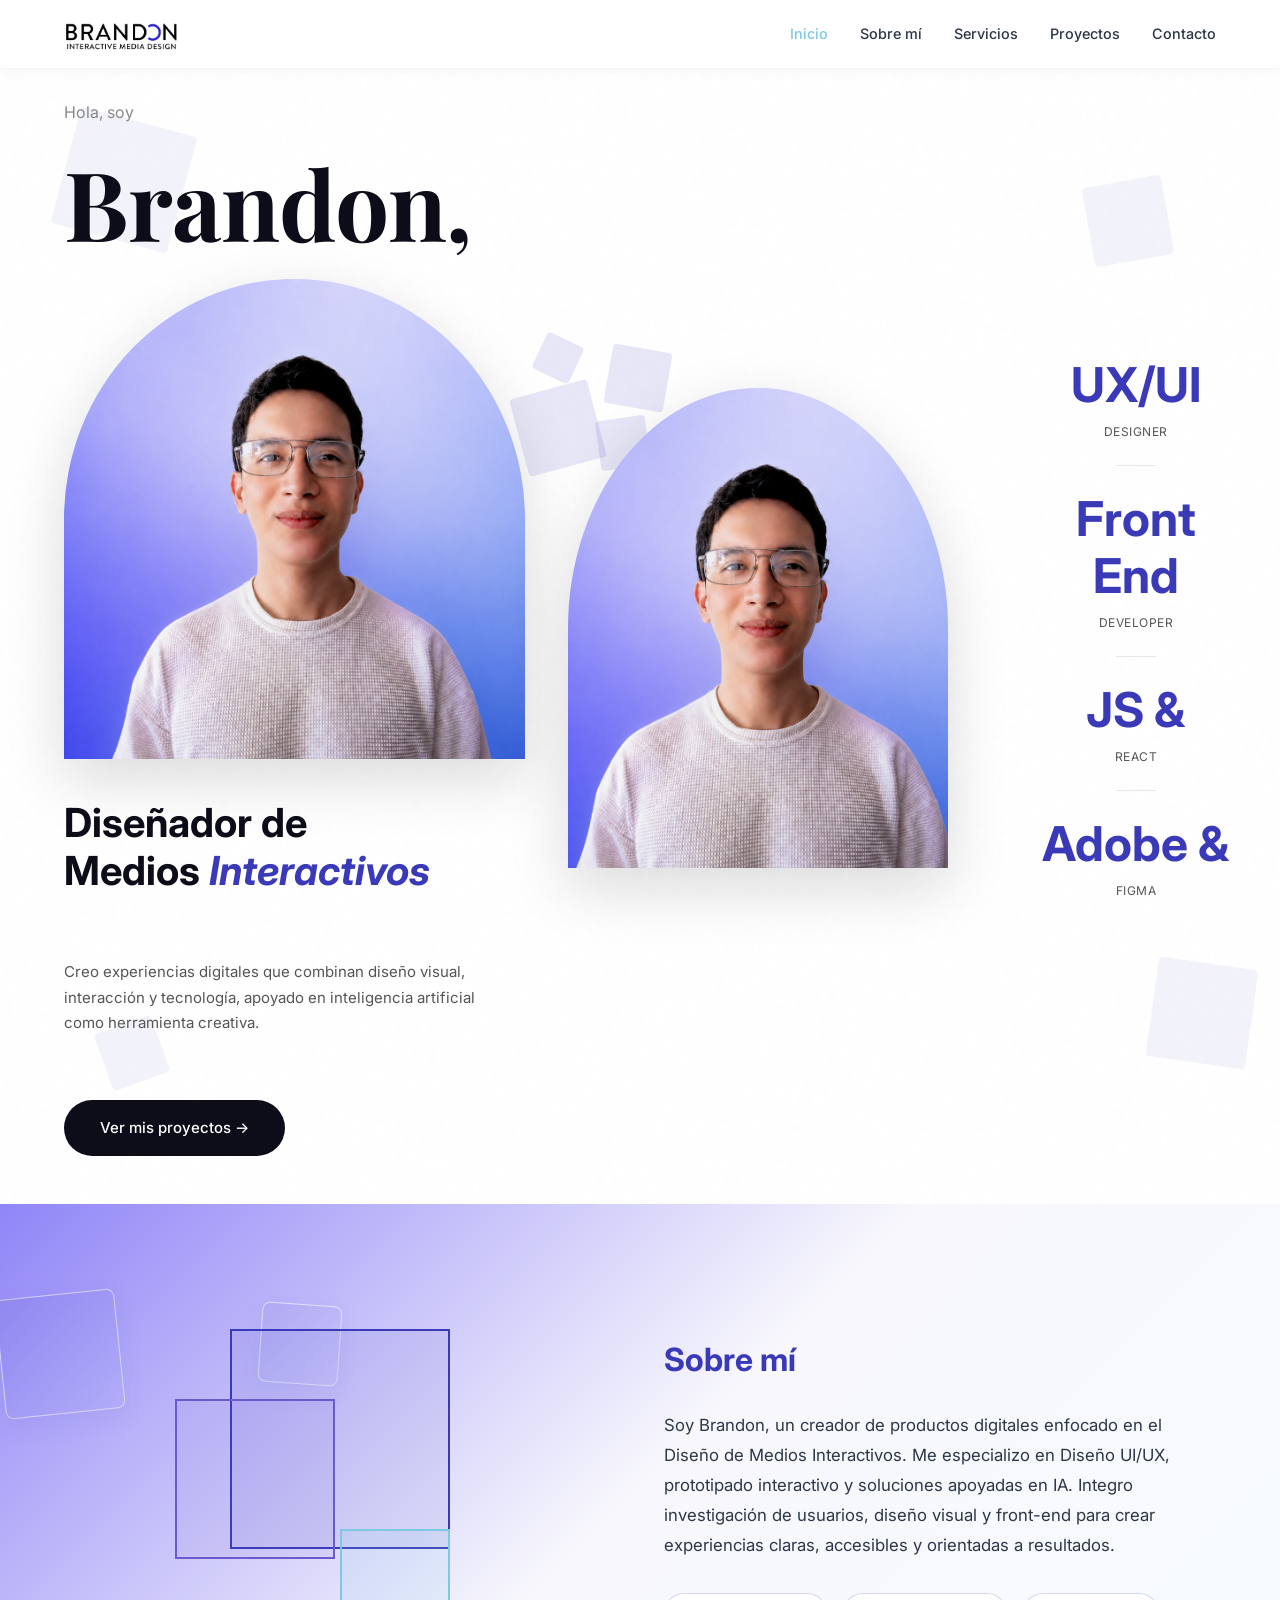
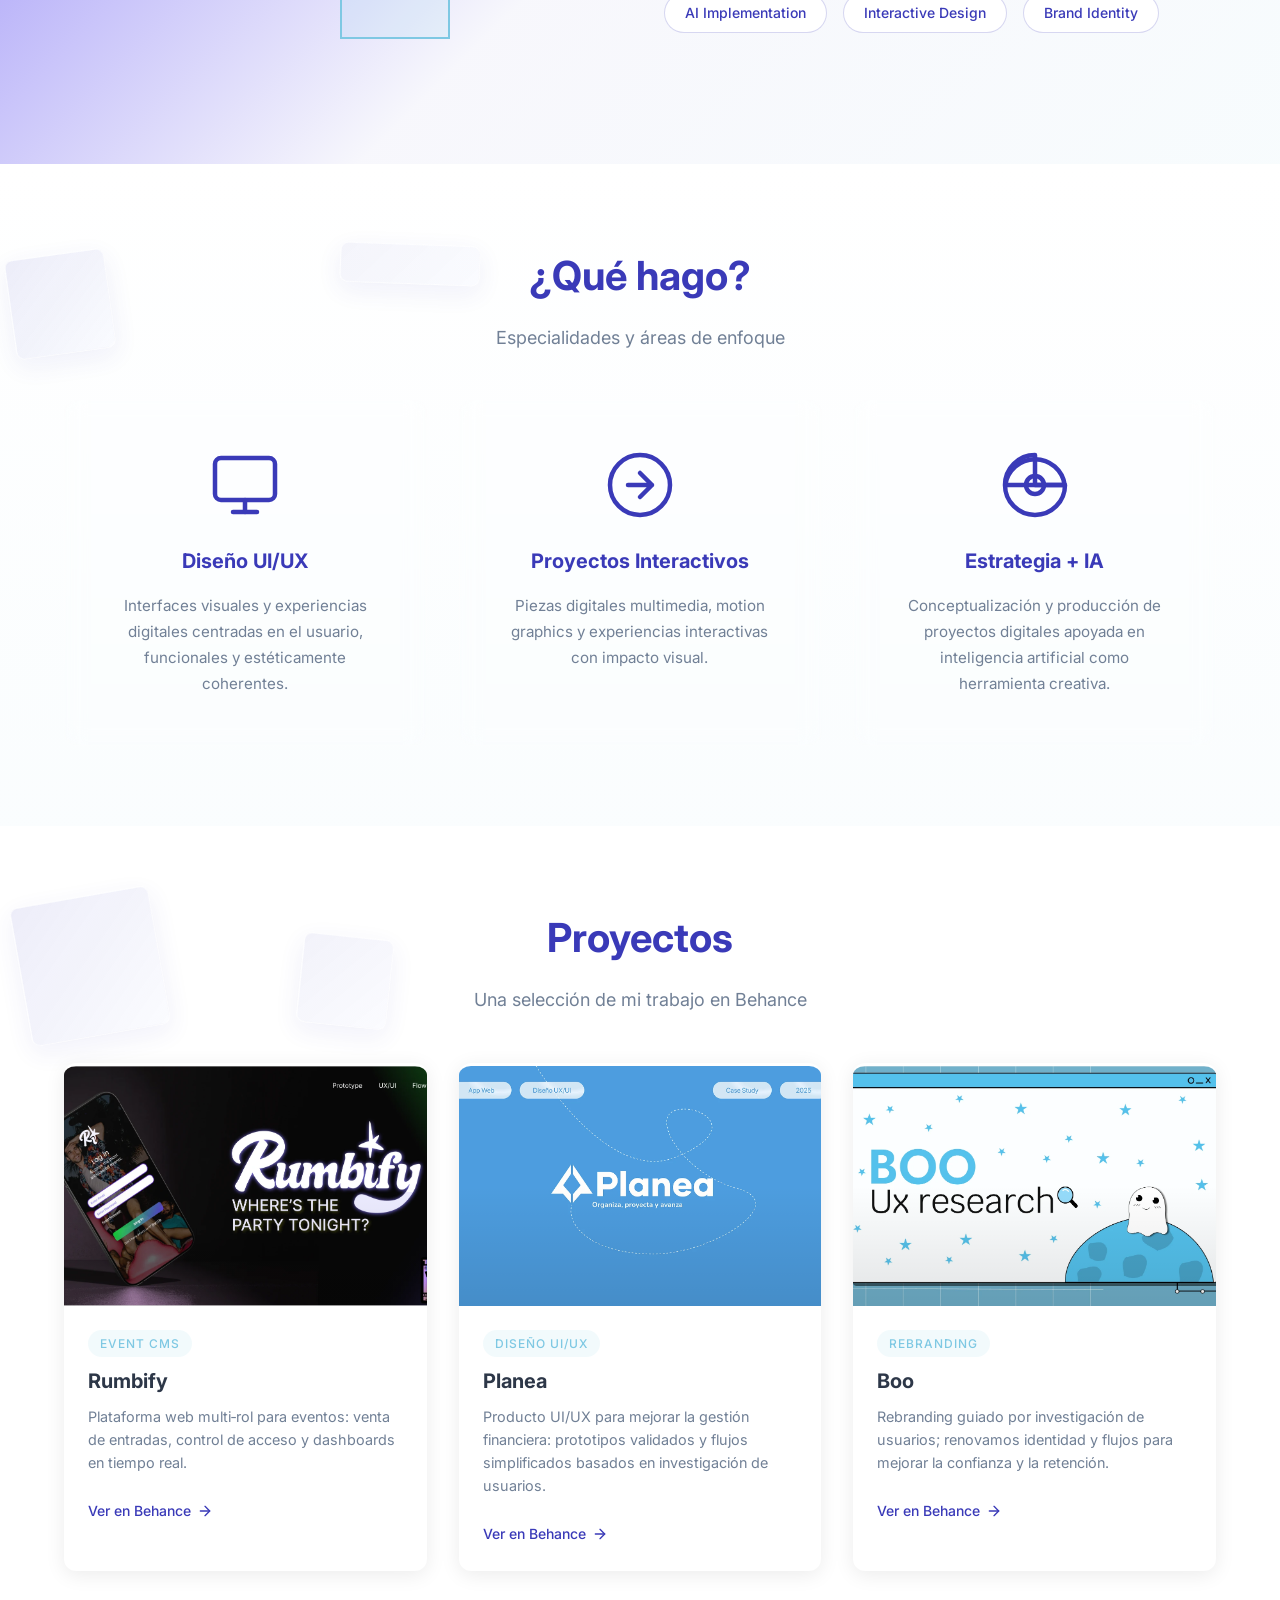
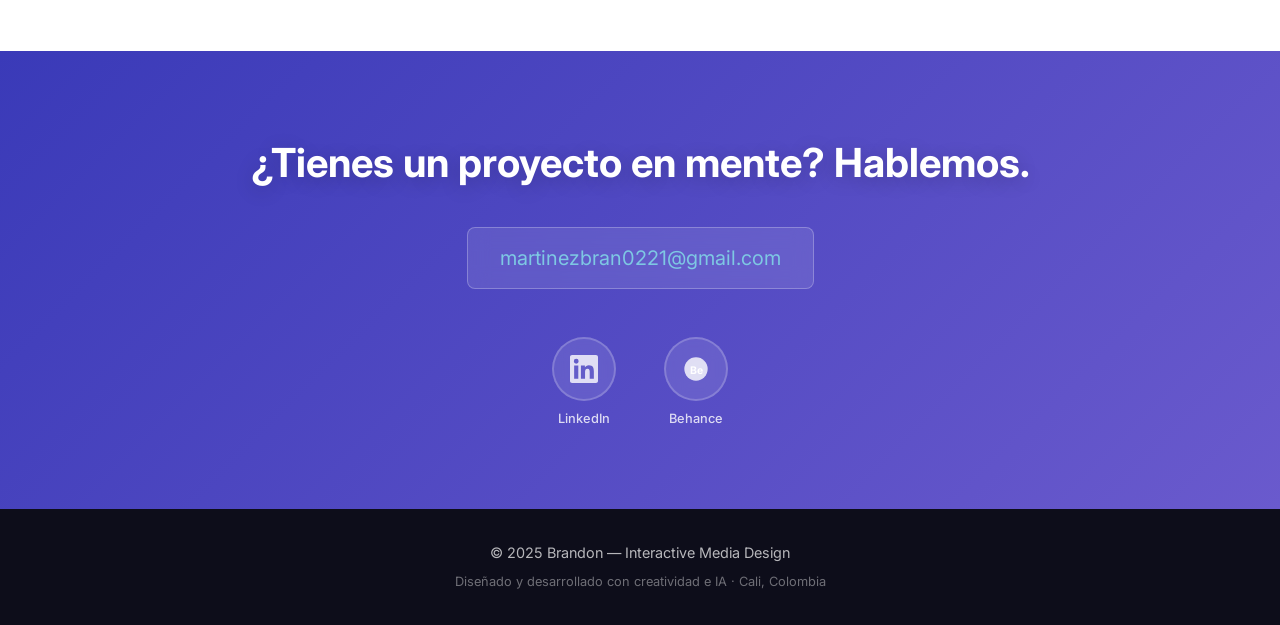
==== commit 988ba5fa: "Better responsive" ====
--- a/index.html
+++ b/index.html
@@ -56,6 +56,12 @@
             <div class="hero-left">
                 <p class="hero-greeting">Hola, soy</p>
                 <h1 class="hero-name">Brandon,</h1>
+                <!-- Imagen móvil: se muestra solo en pantallas pequeñas para mantener el orden deseado -->
+                <div class="hero-photo-mobile" aria-hidden="true">
+                    <div class="hero-photo">
+                        <img src="assets/perfil.png" alt="Foto de perfil de Brandon">
+                    </div>
+                </div>
                 <h2 class="hero-title">
                     <span class="title-line">Diseñador de</span>
                     <span class="title-line">Medios <em>Interactivos</em></span>
@@ -333,4 +339,4 @@
     <!-- Script personalizado -->
     <script src="script.js"></script>
 </body>
-</html>
+</html>
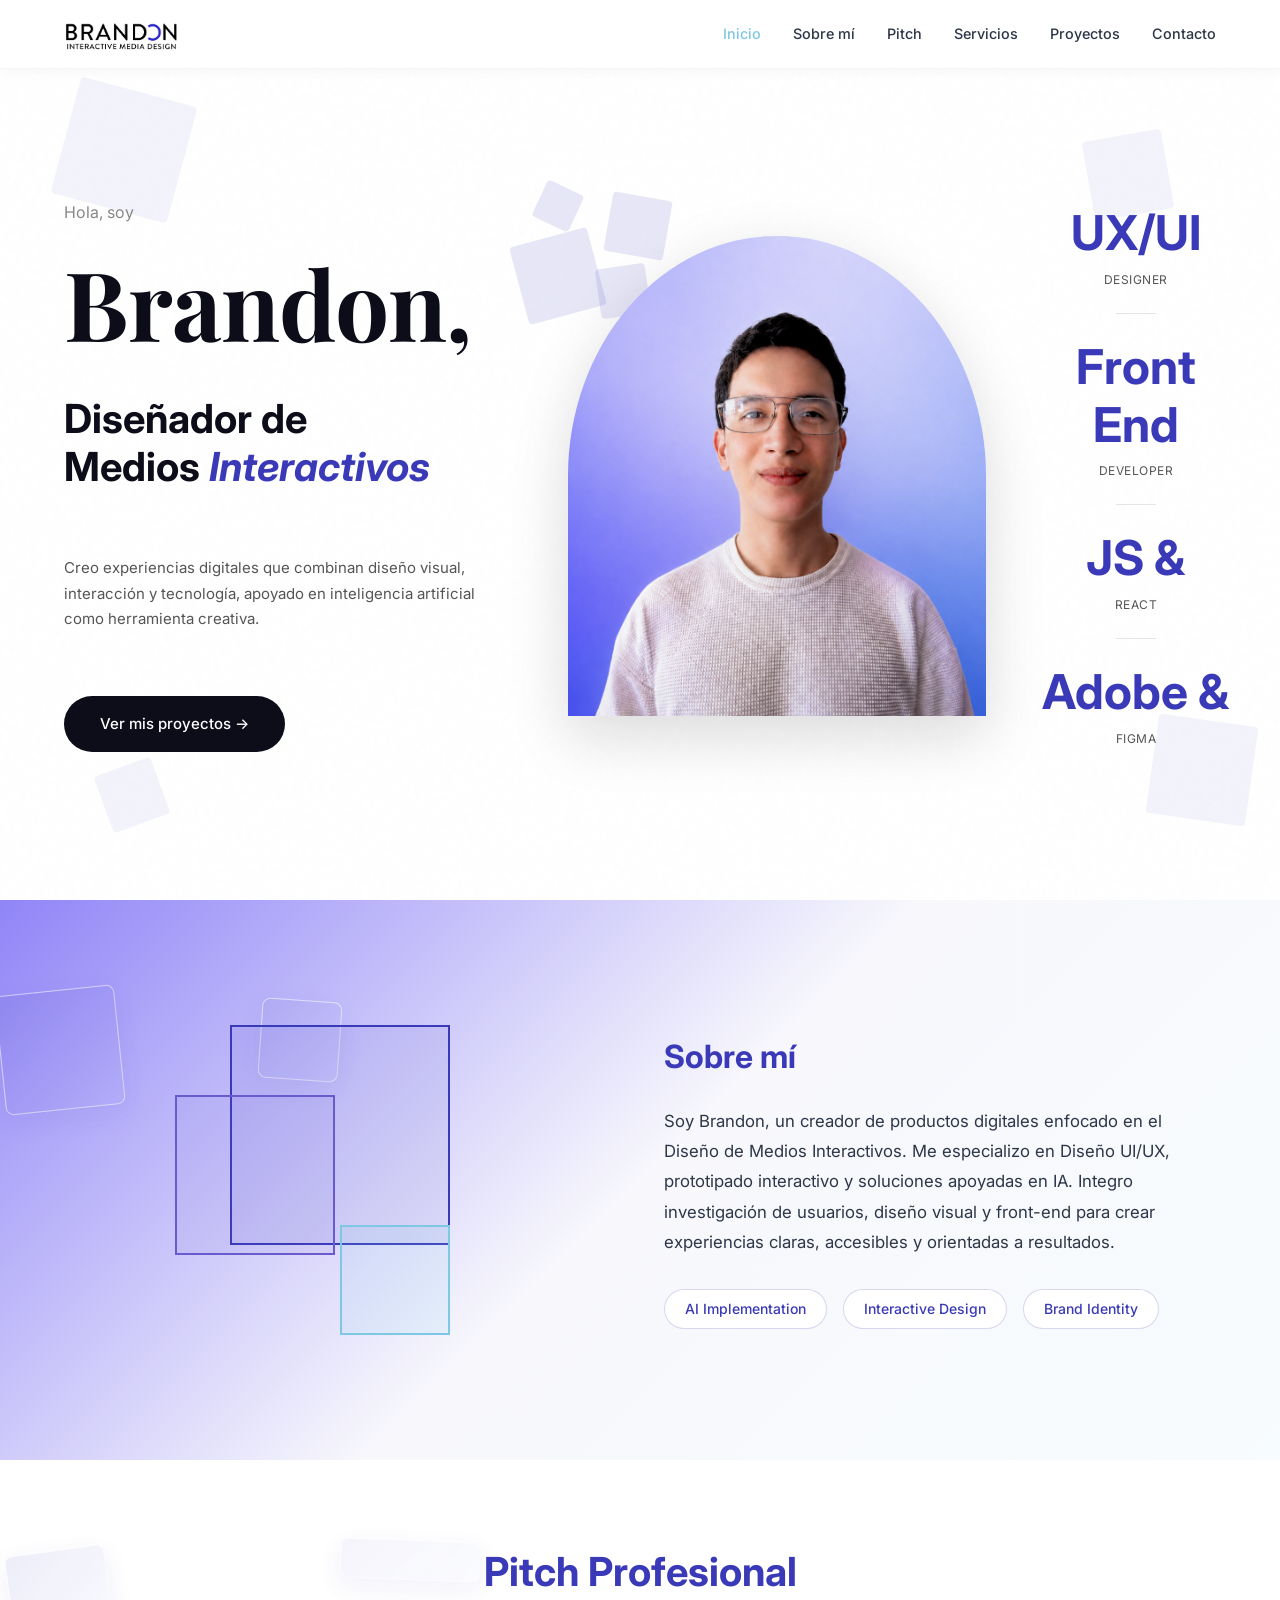
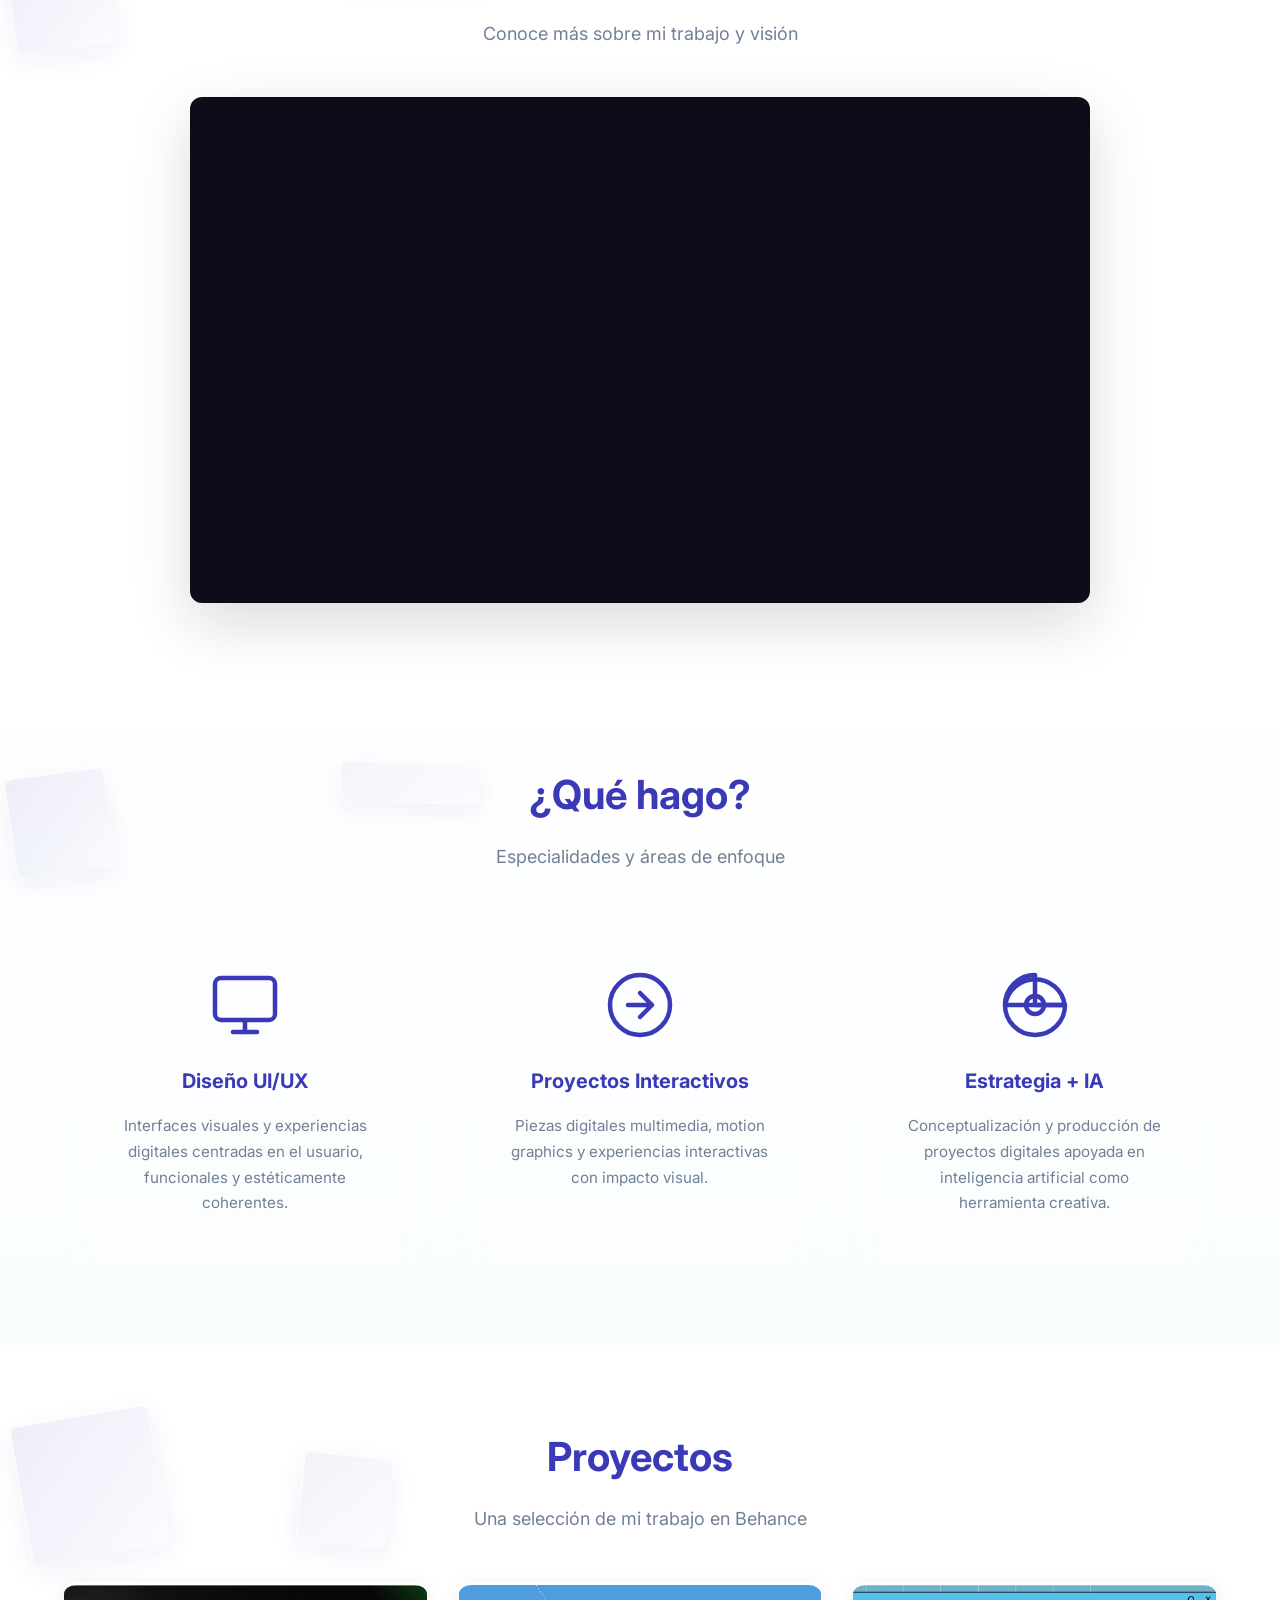
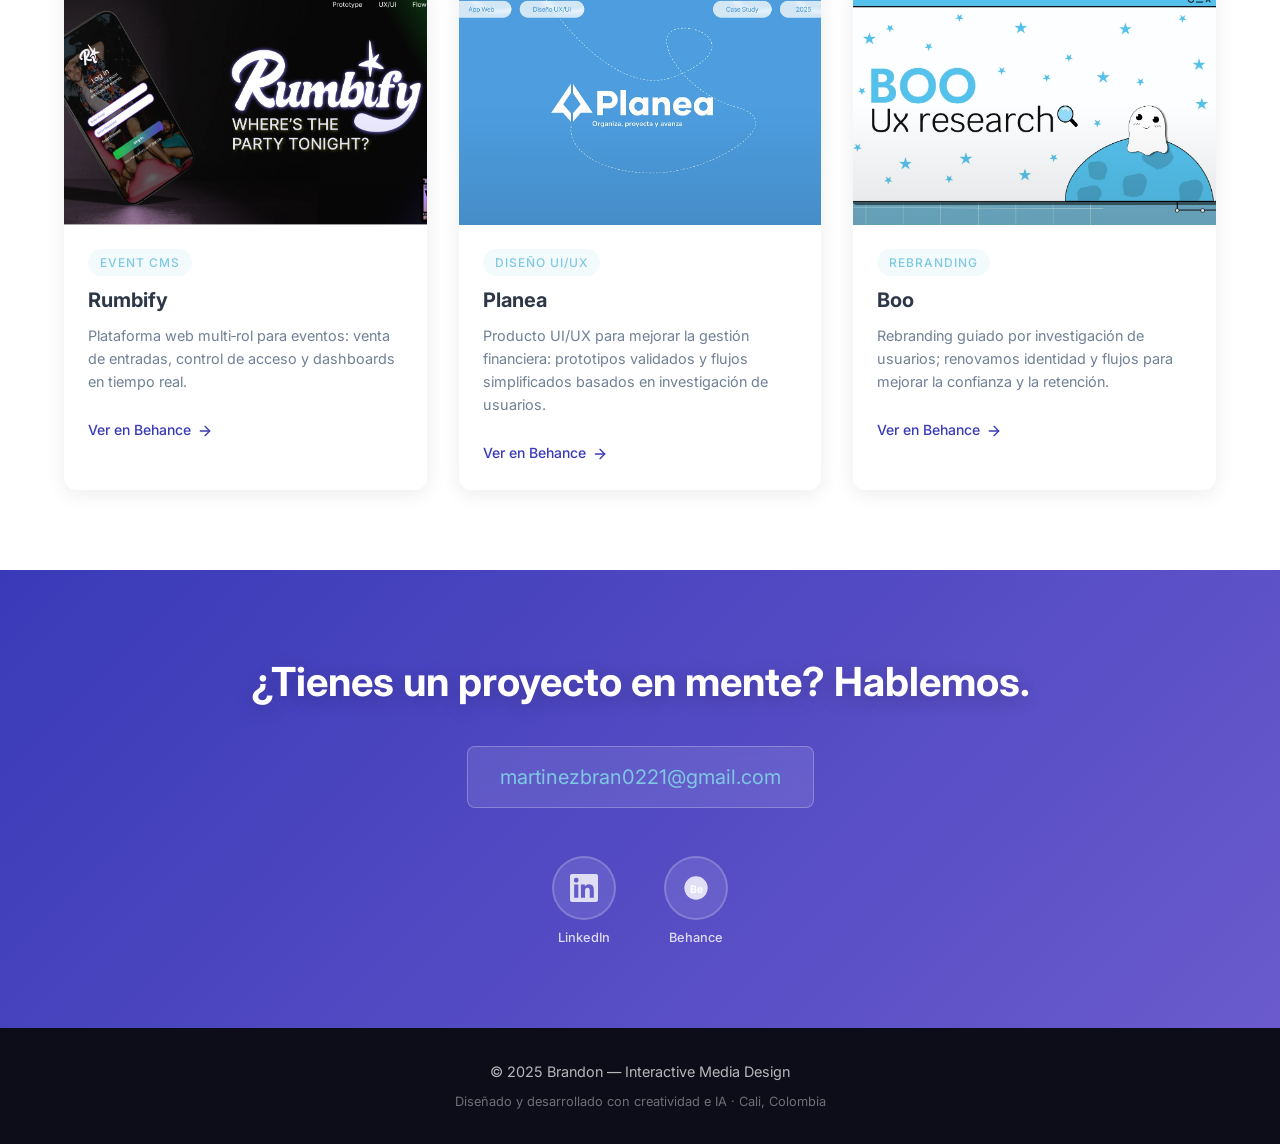
==== commit 455efd05: "Add files via upload" ====
--- a/index.html
+++ b/index.html
@@ -26,6 +26,7 @@
             <ul class="navbar-menu" id="navbarMenu">
                 <li><a href="#inicio" class="navbar-link">Inicio</a></li>
                 <li><a href="#sobre-mi" class="navbar-link">Sobre mí</a></li>
+                <li><a href="#pitch" class="navbar-link">Pitch</a></li>
                 <li><a href="#servicios" class="navbar-link">Servicios</a></li>
                 <li><a href="#proyectos" class="navbar-link">Proyectos</a></li>
                 <li><a href="#contacto" class="navbar-link">Contacto</a></li>
@@ -144,6 +145,33 @@
                         <span class="tag">Interactive Design</span>
                         <span class="tag">Brand Identity</span>
                     </div>
+                </div>
+            </div>
+        </div>
+    </section>
+
+    <!-- ========================================
+         PITCH VIDEO
+    ======================================== -->
+    <section class="section pitch-video" id="pitch">
+        <div class="container">
+            <div class="section-shapes" aria-hidden="true">
+                <div class="shape" style="--w:100px; --h:100px; --x:-30px; --y:10px; --rot:-8deg; --a:0.10;"></div>
+                <div class="shape" style="--w:140px; --h:40px; --x:300px; --y:0px; --rot:2deg; --a:0.06;"></div>
+            </div>
+            <h2 class="section-title fade-in">Pitch Profesional</h2>
+            <p class="section-subtitle fade-in">Conoce más sobre mi trabajo y visión</p>
+            
+            <div class="video-container fade-in">
+                <div class="video-wrapper">
+                    <iframe 
+                        src="https://www.youtube.com/embed/fL0VFA2bhGA" 
+                        title="Pitch Video" 
+                        frameborder="0" 
+                        allow="accelerometer; autoplay; clipboard-write; encrypted-media; gyroscope; picture-in-picture; web-share" 
+                        allowfullscreen
+                        aria-label="Video de presentación">
+                    </iframe>
                 </div>
             </div>
         </div>
--- a/styles.css
+++ b/styles.css
@@ -203,7 +203,7 @@
 }
 
 .navbar.scrolled .navbar-link {
-    color: var(--color-text);
+    color: rgb(0, 0, 0);
 }
 
 .navbar-link::after {
@@ -493,7 +493,7 @@
 .hero-photo {
     position: relative;
     z-index: 1;
-    width: 100%;
+    width: 110%;
     height: 480px;
     background: var(--color-cream);
     border-radius: 50% 50% 0 0;
@@ -672,6 +672,37 @@
     color: var(--color-white);
     transform: translateY(-2px);
     box-shadow: 0 4px 12px rgba(58, 58, 184, 0.3);
+}
+
+/* ========================================
+   PITCH VIDEO
+======================================== */
+.pitch-video {
+    background: var(--color-white);
+}
+
+.video-container {
+    max-width: 900px;
+    margin: 0 auto;
+}
+
+.video-wrapper {
+    position: relative;
+    width: 100%;
+    padding-bottom: 56.25%; /* Aspect ratio 16:9 */
+    border-radius: var(--radius-lg);
+    overflow: hidden;
+    box-shadow: 0 20px 60px rgba(13, 13, 26, 0.15);
+    background: var(--color-dark);
+}
+
+.video-wrapper iframe {
+    position: absolute;
+    top: 0;
+    left: 0;
+    width: 100%;
+    height: 100%;
+    border-radius: var(--radius-lg);
 }
 
 /* ========================================
@@ -1029,7 +1060,7 @@
         position: fixed;
         top: 0;
         right: -100%;
-        width: 80%;
+        width: 65%;
         max-width: 320px;
         height: 100vh;
         background: linear-gradient(135deg, var(--color-primary) 0%, var(--color-accent) 100%);
@@ -1037,7 +1068,7 @@
         justify-content: center;
         padding: var(--spacing-xl);
         transition: right var(--transition-normal);
-        box-shadow: -10px 0 40px rgba(0, 0, 0, 0.3);
+        box-shadow: -10px 0 40px rgba(255, 255, 255, 0.3);
         backdrop-filter: blur(20px);
         -webkit-backdrop-filter: blur(20px);
     }
@@ -1052,9 +1083,11 @@
     }
 
     .navbar-link::after {
-        background: var(--color-secondary);
-    }
-
+        background: white;
+    }
+.navbar.scrolled .navbar-link {
+    color: rgb(255, 255, 255);
+}
     /* Hero tablet — 2 columnas (texto | foto), stats debajo de la foto */
     .hero {
         padding: 80px var(--spacing-md) var(--spacing-xl);
@@ -1183,7 +1216,7 @@
 
     .hero-grid {
         grid-template-columns: 1fr;
-        gap: var(--spacing-md);
+        gap: 5px;
         padding: 0 var(--spacing-sm);
     }
 
@@ -1191,6 +1224,8 @@
         grid-column: 1;
         text-align: center;
         align-items: center;
+        gap: 5px;
+
     }
 
     .hero-center {
@@ -1214,11 +1249,13 @@
 
     .hero-title {
         font-size: clamp(20px, 5vw, 28px);
+        margin: 5px;
     }
 
     .hero-pitch {
         font-size: 14px;
         text-align: center;
+        margin: 1px;
     }
 
     .hero-cta-btn {
@@ -1228,12 +1265,47 @@
     }
 
     .hero-photo {
-        height: 320px;
+        height: 280px;
     }
 
     .hero-photo-wrapper {
         max-width: 280px;
     }
+
+    /* Fix overlapping photo on very small screens: show mobile image inside .hero-left and hide desktop .hero-center */
+    .hero-center { display: none; }
+
+    .hero-photo-mobile {
+        display: block;
+        margin: 12px auto;
+        width: 100%;
+        max-width: 320px;
+    }
+
+    .hero-photo-mobile .hero-photo {
+        height: 280px;
+        border-radius: 50% 50% 0 0;
+        overflow: hidden;
+        box-shadow: 0 20px 40px rgba(0,0,0,0.12);
+    }
+
+    .hero-photo-mobile .hero-photo img {
+        width: 100%;
+        height: 100%;
+        object-fit: cover;
+        object-position: top center;
+    }
+
+    .hero-left {
+        position: relative;
+        z-index: 2;
+        padding-top: 20px;
+        text-align: center;
+        align-items: center;
+    }
+
+    /* Hide heavy decorative shapes on very small screens to avoid visual overlap */
+    .hero-bg-shapes { display: none; }
 
     /* Stats en grid 2x2 */
     .stats-container {
@@ -1352,4 +1424,48 @@
 .navbar-logo-img {
     height: 36px;
     display: block;
+}
+
+/* Imagen alternativa para mobile: por defecto oculta (la versión de escritorio está en .hero-center) */
+.hero-photo-mobile {
+    display: none;
+}
+
+/* Ensure mobile ordering: hide desktop photo and show mobile photo up to tablet widths */
+@media (max-width: 768px) {
+    .hero-center {
+        display: none;
+    }
+
+    .hero-photo-mobile {
+        display: block;
+        margin: 12px auto;
+        width: 75%;
+        max-width: 360px;
+        margin-left: 35px;
+    }
+
+    .hero-photo-mobile .hero-photo {
+        height: 280px;
+        border-radius: 50% 50% 0 0;
+        overflow: hidden;
+        box-shadow: 0 20px 40px rgba(0,0,0,0.12);
+    }
+
+    .hero-photo-mobile .hero-photo img {
+        width: 100%;
+        height: 100%;
+        object-fit: cover;
+        object-position: top center;
+    }
+
+    .hero-left {
+        text-align: center;
+    }
+
+    .hero-name {
+        position: relative;
+        z-index: 3;
+        margin-bottom: 8px;
+    }
 }
